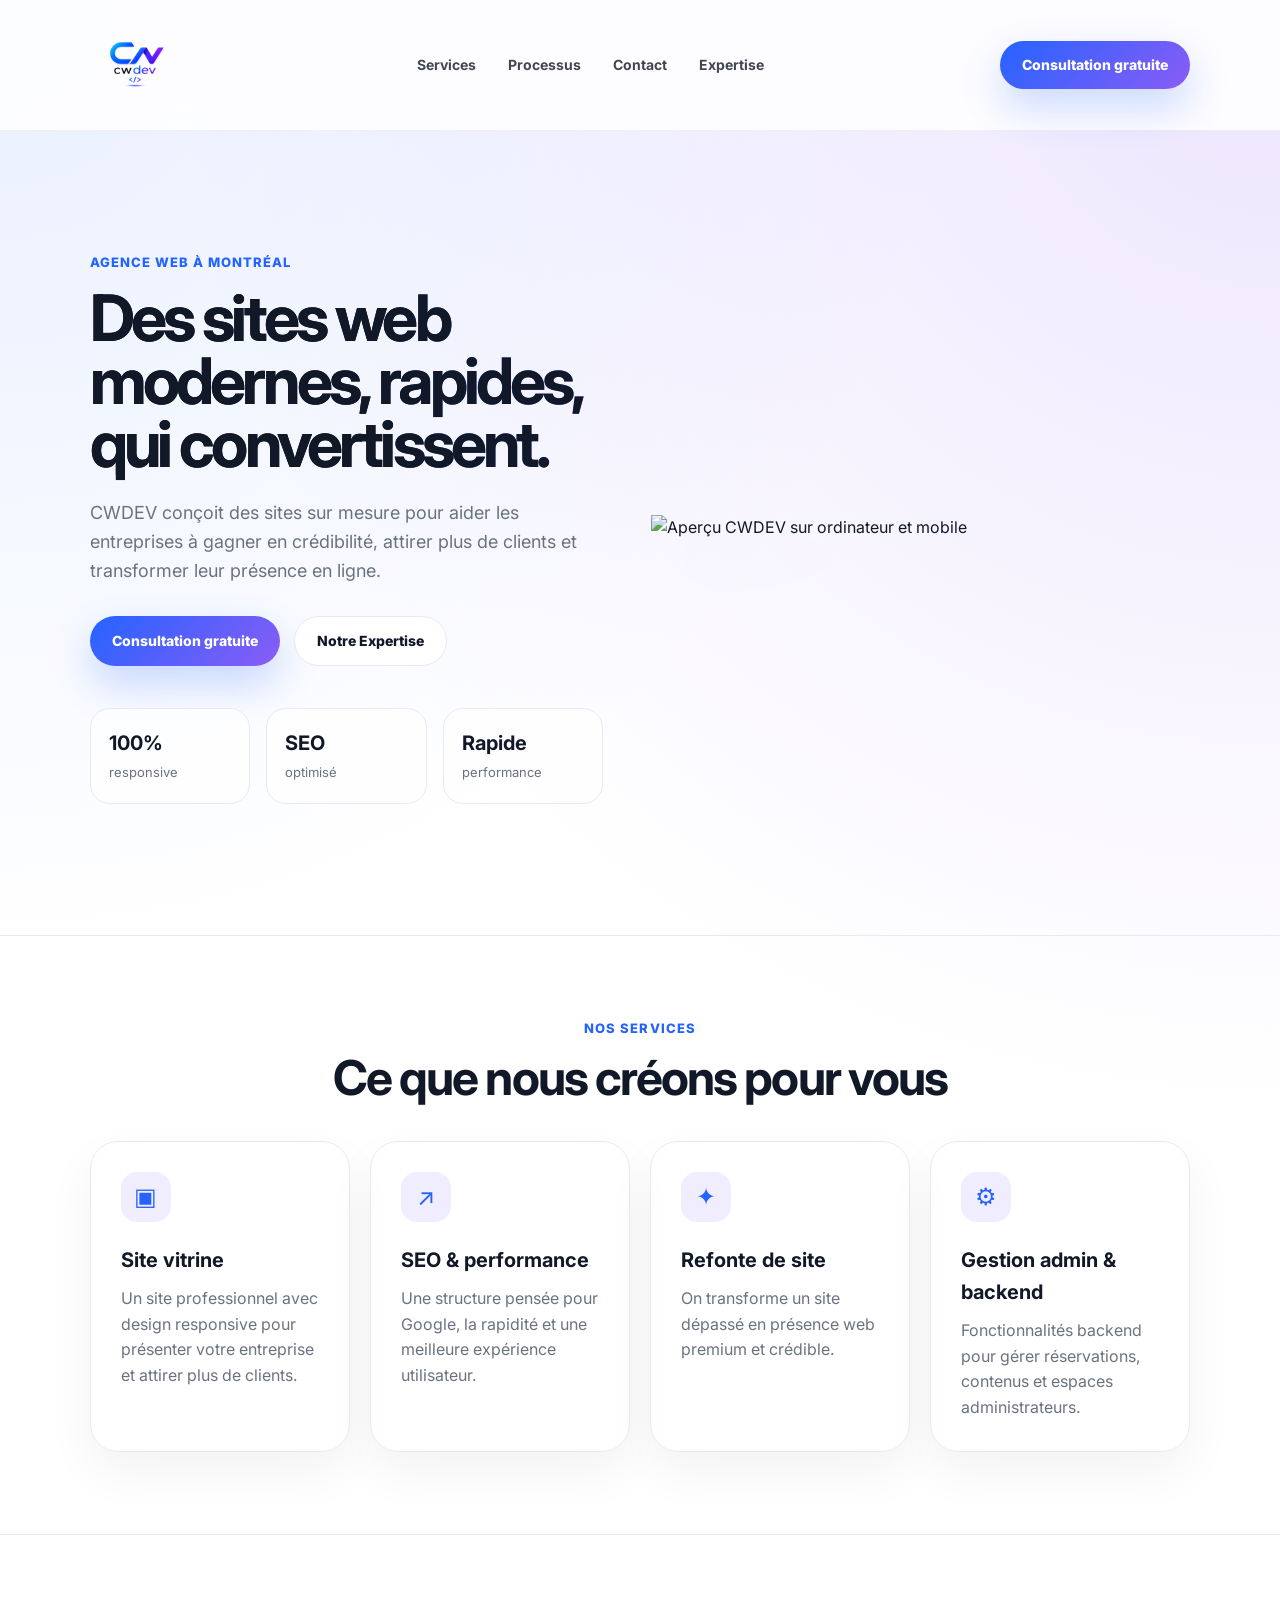
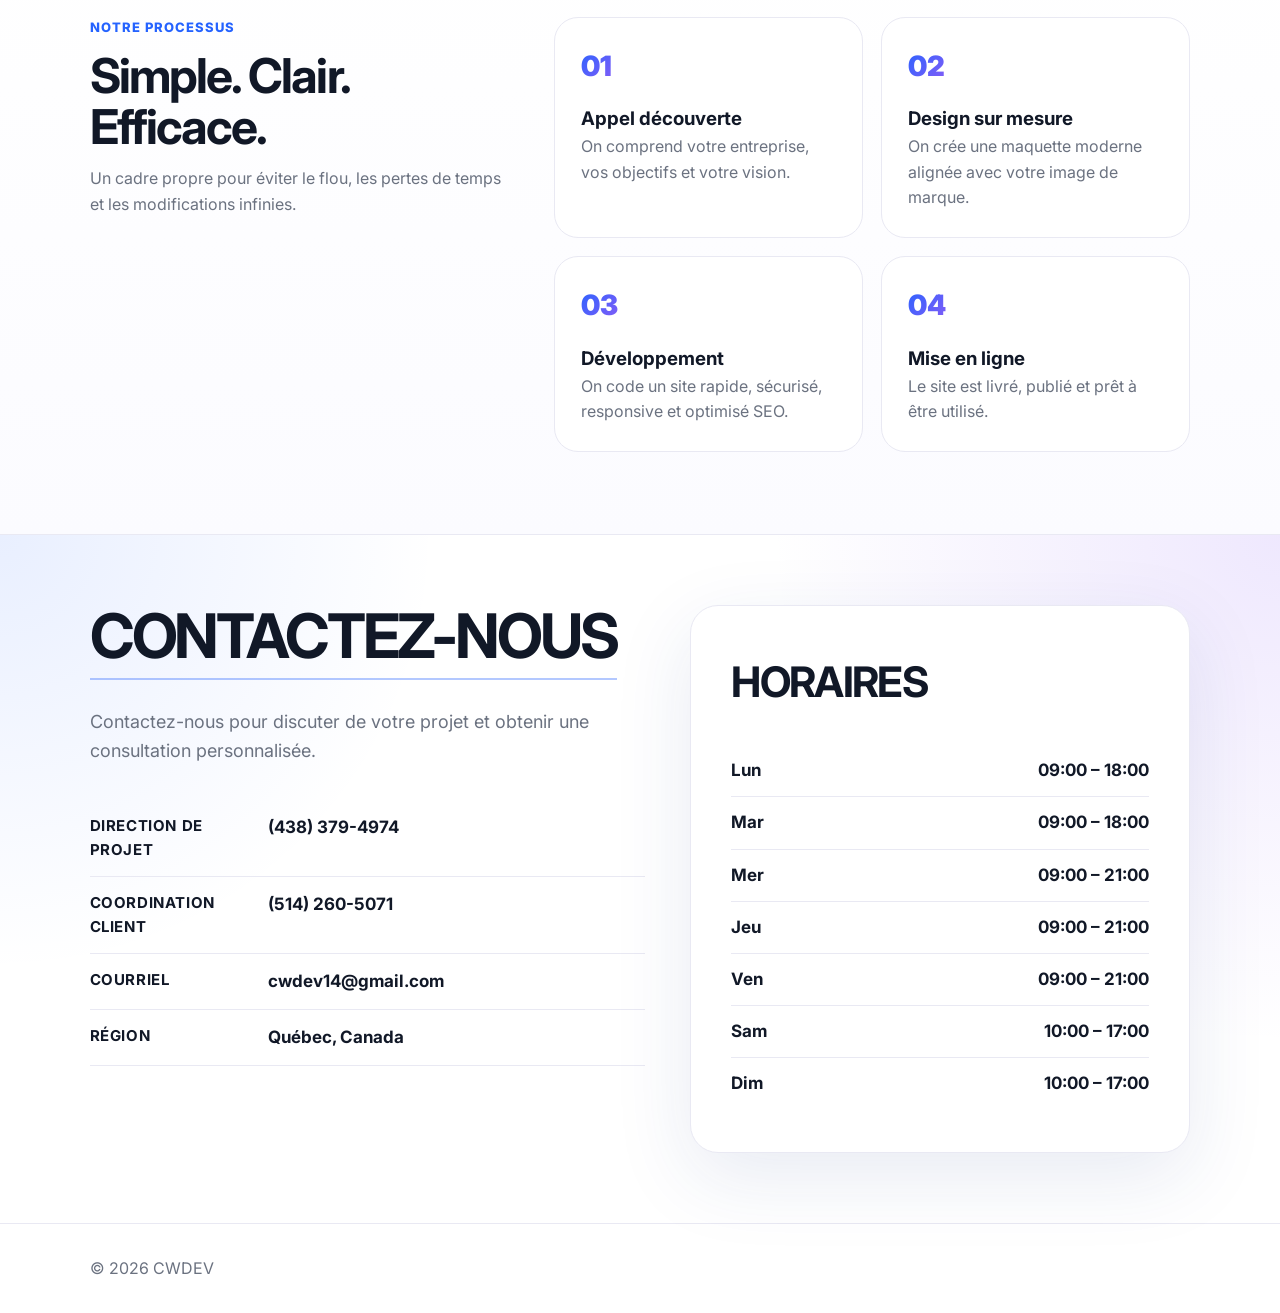
==== index.html @ f73caafc "expertise" ====
<!DOCTYPE html>
<html lang="fr">
<head>
  <meta charset="UTF-8" />
  <meta name="viewport" content="width=device-width, initial-scale=1.0" />
  <title>CWDEV — Sites web sur mesure</title>
  <meta name="description" content="CWDEV crée des sites web modernes, rapides, responsives et optimisés SEO pour les entreprises au Québec." />
  <link rel="stylesheet" href="style.css" />
</head>
<body>
  <header class="header">
    <a href="#" class="brand" aria-label="CWDEV accueil">
      <img src="assets/logo.png" alt="Logo CWDEV" />
    </a>

    <nav class="nav">
      <a href="#services">Services</a>
      <a href="#processus">Processus</a>
      <a href="#contact">Contact</a>
      <a href="expertise.html">Expertise</a>

    </nav>

    <a href="contact.html" class="btn btn-primary">Consultation gratuite</a>
  </header>

  <main>
    <section class="hero">
      <div class="hero-content">
        <p class="eyebrow">Agence web à Montréal</p>
        <h1>Des sites web modernes, rapides, qui convertissent.</h1>
        <p class="hero-text">
          CWDEV conçoit des sites sur mesure pour aider les entreprises à gagner en crédibilité,
          attirer plus de clients et transformer leur présence en ligne.
        </p>

        <div class="hero-actions">
          <a href="contact.html" class="btn btn-primary">Consultation gratuite</a>
          <a href="#resultats" class="btn btn-light">Notre Expertise</a>
        </div>

        <div class="stats">
          <div>
            <strong>100%</strong>
            <span>responsive</span>
          </div>
          <div>
            <strong>SEO</strong>
            <span>optimisé</span>
          </div>
          <div>
            <strong>Rapide</strong>
            <span>performance</span>
          </div>
        </div>
      </div>

     
      <div class="hero-image">
        <img src="assets/cwdev.png" alt="Aperçu CWDEV sur ordinateur et mobile">
      </div>
    </section>

    <section id="services" class="section">
      <div class="section-heading">
        <p class="eyebrow">Nos services</p>
        <h2>Ce que nous créons pour vous</h2>
      </div>

      <div class="cards">
        <article class="card">
          <span class="icon">▣</span>
          <h3>Site vitrine</h3>
          <p>Un site professionnel avec design responsive pour présenter votre entreprise et attirer plus de clients.</p>
        </article>

        <article class="card">
          <span class="icon">↗</span>
          <h3>SEO & performance</h3>
          <p>Une structure pensée pour Google, la rapidité et une meilleure expérience utilisateur.</p>
        </article>

        <article class="card">
          <span class="icon">✦</span>
          <h3>Refonte de site</h3>
          <p>On transforme un site dépassé en présence web premium et crédible.</p>
        </article>

        <article class="card">
          <span class="icon">⚙</span>
          <h3>Gestion admin & backend</h3>
          <p>
            Fonctionnalités backend pour gérer réservations, contenus et espaces administrateurs.
          </p>
        </article>
      </div>
    </section>

    <section id="processus" class="section process-section">
      <div class="section-heading left">
        <p class="eyebrow">Notre processus</p>
        <h2>Simple. Clair. Efficace.</h2>
        <p>Un cadre propre pour éviter le flou, les pertes de temps et les modifications infinies.</p>
      </div>

      <div class="process">
        <div class="step">
          <span>01</span>
          <h3>Appel découverte</h3>
          <p>On comprend votre entreprise, vos objectifs et votre vision.</p>
        </div>
        <div class="step">
          <span>02</span>
          <h3>Design sur mesure</h3>
          <p>On crée une maquette moderne alignée avec votre image de marque.</p>
        </div>
        <div class="step">
          <span>03</span>
          <h3>Développement</h3>
          <p>On code un site rapide, sécurisé, responsive et optimisé SEO.</p>
        </div>
        <div class="step">
          <span>04</span>
          <h3>Mise en ligne</h3>
          <p>Le site est livré, publié et prêt à être utilisé.</p>
        </div>
      </div>
    </section>

    <section id="contact" class="contact-home">
      <div class="contact-left">
        <h2>Contactez-nous</h2>
  
        <p class="contact-sub-text">
          Contactez-nous pour discuter de votre projet et obtenir une consultation personnalisée.
        </p>
    
        <div class="contact-list">
          <div>
            <strong>Direction de projet</strong>
            <a href="tel:+14383794974">(438) 379-4974</a>
          </div>
        
          <div>
            <strong>Coordination client</strong>
            <a href="tel:+1XXXXXXXXXX">(514) 260-5071</a>
          </div>
    
          <div>
            <strong>Courriel</strong>
            <a href="mailto:cwdev14@gmail.com">cwdev14@gmail.com</a>
          </div>
    
          <div>
            <strong>Région</strong>
            <p>Québec, Canada</p>
          </div>
        </div>
      </div>
    
      <div class="hours-card">
        <h3>Horaires</h3>
    
        <div class="hours-row">
          <span>Lun</span>
          <p>09:00 – 18:00</p>
        </div>
    
        <div class="hours-row">
          <span>Mar</span>
          <p>09:00 – 18:00</p>
        </div>
    
        <div class="hours-row">
          <span>Mer</span>
          <p>09:00 – 21:00</p>
        </div>
    
        <div class="hours-row">
          <span>Jeu</span>
          <p>09:00 – 21:00</p>
        </div>
    
        <div class="hours-row">
          <span>Ven</span>
          <p>09:00 – 21:00</p>
        </div>
    
        <div class="hours-row">
          <span>Sam</span>
          <p>10:00 – 17:00</p>
        </div>
    
        <div class="hours-row">
          <span>Dim</span>
          <p>10:00 – 17:00</p>
        </div>
      </div>
    </section>
  </main>

  <footer class="footer">
    <p>© 2026 CWDEV</p>
  </footer>
</body>
</html>
---- style.css ----
@import url('https://fonts.googleapis.com/css2?family=Inter:wght@400;500;600;700;800&display=swap');

:root{
  --blue:#2563ff;
  --purple:#8b5cf6;
  --dark:#0b0b12;
  --text:#111827;
  --muted:#6b7280;
  --line:#e9e9f3;
  --soft:#f7f7ff;
}

*{
  margin:0;
  padding:0;
  box-sizing:border-box;
}

html{
  scroll-behavior:smooth;
}

body{
  font-family:'Inter', Arial, sans-serif;
  color:var(--text);
  background:
    radial-gradient(circle at top right, rgba(139,92,246,.16), transparent 35%),
    radial-gradient(circle at top left, rgba(37,99,255,.10), transparent 30%),
    #fff;
  line-height:1.6;
}

a{
  color:inherit;
  text-decoration:none;
}

.header{
  width:100%;
  padding:20px 7%;
  display:flex;
  justify-content:space-between;
  align-items:center;
  position:sticky;
  top:0;
  z-index:20;
  background:rgba(255,255,255,.86);
  backdrop-filter:blur(18px);
  border-bottom:1px solid rgba(233,233,243,.7);
}

.brand img{
  height:90px;
  width:auto;
  display:block;
}

.nav{
  display:flex;
  gap:32px;
  font-size:14px;
  font-weight:700;
}

.nav a{
  opacity:.8;
}

.nav a:hover{
  opacity:1;
  color:var(--blue);
}

.btn{
  display:inline-flex;
  align-items:center;
  justify-content:center;
  border-radius:999px;
  padding:13px 22px;
  font-size:14px;
  font-weight:800;
  transition:.25s ease;
}

.btn-primary{
  color:#fff;
  background:linear-gradient(135deg,var(--blue),var(--purple));
  box-shadow:0 18px 40px rgba(37,99,255,.24);
}

.btn-primary:hover{
  transform:translateY(-2px);
  box-shadow:0 22px 50px rgba(37,99,255,.32);
}

.btn-outline{
  border:1px solid rgba(37,99,255,.35);
  color:var(--blue);
}

.btn-light{
  background:#fff;
  border:1px solid var(--line);
}

.hero{
  min-height:calc(100vh - 96px);
  padding:70px 7% 80px;
  display:grid;
  grid-template-columns:1fr 1.05fr;
  gap:48px;
  align-items:center;
}

.eyebrow{
  color:var(--blue);
  text-transform:uppercase;
  font-weight:800;
  letter-spacing:.08em;
  font-size:13px;
  margin-bottom:14px;
}

.hero h1{
  font-size:clamp(42px,5vw,76px);
  line-height:.98;
  letter-spacing:-.06em;
  max-width:720px;
  margin-bottom:24px;
}

.hero h1::after,
.section-heading h2 span{
  background:linear-gradient(135deg,var(--blue),var(--purple));
}

.hero h1::selection,
.hero h1 span::selection{
  background:#dbeafe;
}

.hero h1{
  background:linear-gradient(90deg,#09090f 0%,#09090f 58%,var(--blue) 74%,var(--purple) 100%);
  -webkit-background-clip:text;
  background-clip:text;
}

.hero-text{
  max-width:560px;
  color:var(--muted);
  font-size:18px;
  margin-bottom:30px;
}

.hero-actions{
  display:flex;
  gap:14px;
  flex-wrap:wrap;
  margin-bottom:42px;
}

.stats{
  display:grid;
  grid-template-columns:repeat(3,1fr);
  max-width:560px;
  gap:16px;
}

.stats div{
  padding:18px;
  background:rgba(255,255,255,.7);
  border:1px solid var(--line);
  border-radius:20px;
}

.stats strong{
  display:block;
  font-size:20px;
}

.stats span{
  color:var(--muted);
  font-size:13px;
}

.hero-visual{
  position:relative;
  min-height:530px;
}

.device.desktop{
  position:absolute;
  right:0;
  top:20px;
  width:90%;
  max-width:650px;
  height:410px;
  background:#111;
  border:10px solid #1a1a24;
  border-radius:28px;
  box-shadow:0 35px 80px rgba(12,14,30,.28);
  overflow:hidden;
}

.device-top{
  position:absolute;
  top:0;
  left:0;
  right:0;
  height:22px;
  background:#20202b;
}

.screen{
  height:100%;
  padding:64px 48px;
  color:#fff;
  background:
    radial-gradient(circle at 72% 20%, rgba(139,92,246,.55), transparent 35%),
    linear-gradient(135deg,#08080d,#19112d 60%,#20105b);
}

.screen img{
  width:110px;
  height:auto;
  object-fit:contain;
  margin-bottom:36px;
  filter:drop-shadow(0 10px 22px rgba(0,0,0,.25));
}

.screen h2{
  font-size:43px;
  line-height:1.05;
  letter-spacing:-.04em;
  margin-bottom:16px;
}

.screen h2 span{
  color:#a78bfa;
}

.screen p{
  color:#d7d7e6;
}

.device.phone{
  position:absolute;
  right:0;
  bottom:25px;
  width:190px;
  height:360px;
  background:#0b0b12;
  border:8px solid #20202b;
  border-radius:38px;
  box-shadow:0 25px 60px rgba(12,14,30,.25);
  overflow:hidden;
}

.phone-screen{
  height:100%;
  padding:34px 20px;
  color:#fff;
  background:
    radial-gradient(circle at top, rgba(37,99,255,.35), transparent 40%),
    #09090f;
}

.phone-screen img{
  width:72px;
  margin-bottom:80px;
}

.phone-screen h3{
  font-size:24px;
  line-height:1.05;
}

.phone-screen span{
  color:#8b5cf6;
}

.section{
  padding:82px 7%;
  border-top:1px solid var(--line);
}

.section-heading{
  text-align:center;
  max-width:760px;
  margin:0 auto 38px;
}

.section-heading.left{
  text-align:left;
  margin:0 0 36px;
}

.section h2,
.cta-box h2{
  font-size:clamp(32px,4vw,48px);
  line-height:1.05;
  letter-spacing:-.04em;
}

.section-heading p:not(.eyebrow){
  color:var(--muted);
  max-width:540px;
  margin-top:14px;
}

.cards{
  display:grid;
  grid-template-columns:repeat(4,1fr);
  gap:20px;
}

.card{
  background:rgba(255,255,255,.72);
  border:1px solid var(--line);
  border-radius:28px;
  padding:30px;
  box-shadow:0 20px 50px rgba(17,24,39,.05);
  transition:.25s ease;
}

.card:hover{
  transform:translateY(-5px);
  border-color:rgba(37,99,255,.25);
}

.icon{
  display:inline-flex;
  width:50px;
  height:50px;
  align-items:center;
  justify-content:center;
  border-radius:16px;
  background:#f0edff;
  color:var(--blue);
  font-size:24px;
  margin-bottom:22px;
}

.card h3{
  margin-bottom:10px;
  font-size:20px;
}

.card p,
.step p,
.results p,
.cta-box p{
  color:var(--muted);
}

.process-section{
  display:grid;
  grid-template-columns:.8fr 1.2fr;
  gap:40px;
  align-items:start;
  background:linear-gradient(180deg,#fff,#fbfbff);
}

.process{
  display:grid;
  grid-template-columns:repeat(2,1fr);
  gap:18px;
}

.step{
  background:#fff;
  border:1px solid var(--line);
  border-radius:24px;
  padding:26px;
}

.step span{
  display:inline-block;
  font-size:28px;
  font-weight:900;
  background:linear-gradient(135deg,var(--blue),var(--purple));
  -webkit-background-clip:text;
  background-clip:text;
  color:transparent;
  margin-bottom:16px;
}

.results{
  display:grid;
  grid-template-columns:.75fr 1.25fr;
  gap:40px;
  align-items:center;
}

.result-card{
  display:grid;
  grid-template-columns:1fr auto 1fr;
  gap:18px;
  align-items:center;
  background:#fff;
  border:1px solid var(--line);
  border-radius:30px;
  padding:28px;
  box-shadow:0 20px 60px rgba(37,99,255,.10);
}

.result-card div:not(.arrow){
  padding:26px;
  border-radius:24px;
  background:var(--soft);
}

.result-card span{
  display:block;
  color:var(--muted);
  text-transform:uppercase;
  font-size:12px;
  font-weight:800;
  letter-spacing:.07em;
}

.result-card strong{
  display:block;
  font-size:64px;
  line-height:1;
  margin:12px 0;
}

.result-card div:last-child strong{
  color:var(--blue);
}

.arrow{
  font-size:34px;
  color:var(--purple);
  font-weight:900;
}

.cta-section{
  padding:70px 7%;
}

.cta-box{
  text-align:center;
  color:#fff;
  border-radius:34px;
  padding:70px 24px;
  background:
    radial-gradient(circle at top right, rgba(139,92,246,.8), transparent 35%),
    linear-gradient(135deg,#08080d,#111827);
  box-shadow:0 30px 90px rgba(17,24,39,.16);
}

.cta-box p{
  color:#d7d7e6;
  margin:14px auto 26px;
  max-width:620px;
}

.footer{
  padding:32px 7%;
  display:flex;
  justify-content:space-between;
  align-items:center;
  border-top:1px solid var(--line);
  color:var(--muted);
}

.footer img{
  height:46px;
  width:auto;
}

@media(max-width:1100px){
  .cards{
    grid-template-columns:repeat(2,1fr);
  }

  .hero{
    grid-template-columns:1fr;
  }

  .hero-visual{
    min-height:480px;
  }

  .device.desktop{
    left:0;
  }

  .process-section,
  .results{
    grid-template-columns:1fr;
  }
}

@media(max-width:760px){
  .header{
    padding:16px 5%;
  }

  .brand img{
    height:44px;
  }

  .nav{
    display:none;
  }

  .btn-outline{
    padding:11px 15px;
    font-size:12px;
  }

  .hero{
    padding:48px 5% 60px;
  }

  .hero-actions,
  .stats{
    grid-template-columns:1fr;
  }

  .hero-visual{
    min-height:410px;
  }

  .device.desktop{
    width:100%;
    height:330px;
  }

  .screen{
    padding:48px 28px;
  }

  .screen h2{
    font-size:31px;
  }

  .device.phone{
    width:150px;
    height:285px;
    right:10px;
  }

  .cards,
  .process,
  .result-card{
    grid-template-columns:1fr;
  }

  .arrow{
    text-align:center;
    transform:rotate(90deg);
  }

  .section,
  .cta-section{
    padding:60px 5%;
  }

  .footer{
    flex-direction:column;
    gap:12px;
    text-align:center;
  }
}
.hero-image{
  display:flex;
  justify-content:flex-end;
  align-items:center;
}

.hero-image img{
  width:100%;
  max-width:2000px;
  height:auto;
  display:block;
  filter:drop-shadow(0 30px 70px rgba(15,23,42,.12));
}

@media(max-width:1100px){
  .hero-image{
    justify-content:center;
  }

  .hero-image img{
    max-width:620px;
  }
}

@media(max-width:760px){
  .hero-image img{
    max-width:100%;
  }
}

/* section contact */
.contact-home{
  padding:70px 7%;
  background:
    radial-gradient(circle at top right, rgba(139,92,246,.14), transparent 35%),
    radial-gradient(circle at top left, rgba(37,99,255,.10), transparent 30%),
    #fff;
  color:var(--text);
  display:grid;
  grid-template-columns:1fr .9fr;
  gap:45px;
  align-items:start;
  border-top:1px solid var(--line);
}

.contact-left h2{
  font-size:clamp(38px,4.8vw,64px);
  line-height:1;
  text-transform:uppercase;
  letter-spacing:-.05em;
  margin-bottom:28px;
  border-bottom:2px solid rgba(37,99,255,.35);
  display:inline-block;
  padding-bottom:12px;
}

.contact-main-text{
  font-size:clamp(24px,2.6vw,36px);
  line-height:1.32;
  font-weight:800;
  max-width:680px;
  margin-bottom:26px;
}

.contact-sub-text{
  color:var(--muted);
  font-size:18px;
  max-width:650px;
  margin-bottom:34px;
}

.contact-list{
  max-width:680px;
}

.contact-list div{
  display:grid;
  grid-template-columns:160px 1fr;
  gap:18px;
  padding:14px 0;
  border-bottom:1px solid var(--line);
}

.contact-list strong{
  text-transform:uppercase;
  letter-spacing:.04em;
  font-size:15px;
}

.contact-list a,
.contact-list p{
  color:var(--text);
  font-weight:700;
  font-size:17px;
}

.hours-card{
  background:#fff;
  border:1px solid var(--line);
  border-radius:28px;
  padding:42px 40px;
  box-shadow:0 24px 80px rgba(30,60,140,.10);
}

.hours-card h3{
  font-size:clamp(30px,3.3vw,42px);
  text-transform:uppercase;
  margin-bottom:30px;
  letter-spacing:-.04em;
}

.hours-row{
  display:flex;
  justify-content:space-between;
  gap:20px;
  padding:12px 0;
  border-bottom:1px solid var(--line);
  font-size:17px;
  font-weight:700;
}

.hours-row:last-child{
  border-bottom:none;
}

html{
  scroll-behavior: smooth;
  scroll-padding-top: 130px;
}
@media(max-width:768px){
  .contact-home{
    grid-template-columns:1fr;
    gap:28px;
    padding:55px 5%;
  }

  .contact-left h2{
    font-size:32px;
    line-height:1.05;
    margin-bottom:24px;
    padding-bottom:8px;
  }

  .contact-main-text{
    font-size:21px;
    line-height:1.35;
    margin-bottom:22px;
  }

  .contact-sub-text{
    font-size:15px;
    line-height:1.6;
    margin-bottom:28px;
  }

  .contact-list div{
    grid-template-columns:1fr;
    gap:6px;
    padding:14px 0;
  }

  .contact-list strong{
    font-size:12px;
  }

  .contact-list a,
  .contact-list p{
    font-size:15px;
    word-break:break-word;
  }

  .hours-card{
    width:100%;
    padding:28px 22px;
    border-radius:24px;
  }

  .hours-card h3{
    font-size:28px;
    margin-bottom:22px;
  }

  .hours-row{
    font-size:14px;
    padding:11px 0;
    align-items:center;
  }

  .hours-row p{
    text-align:right;
  }
}

/* Formulaire */

.contact-page{
  max-width:1200px;
  margin:0 auto;
  padding:80px 40px;
}

.contact-hero{
  max-width:760px;
  margin:0 auto 50px;
  text-align:center;
}

.contact-hero h1{
  font-size:clamp(48px,6vw,86px);
  line-height:.95;
  margin:12px 0 20px;
  letter-spacing:-.06em;
}

.contact-hero p{
  max-width:760px;
  margin:0 auto;
  font-size:20px;
  color:#666;
  line-height:1.7;
}

.contact-section{
  max-width:900px;
  margin:0 auto;
}

.contact-form{
  display:grid;
  grid-template-columns:repeat(2,1fr);
  gap:22px;
  padding:36px;
  border-radius:32px;
  background:#fff;
  box-shadow:0 24px 80px rgba(30,60,140,.12);
  border:1px solid rgba(225,225,240,.8);
}

.form-group{
  display:flex;
  flex-direction:column;
  gap:8px;
}

.form-group.full{
  grid-column:1 / -1;
}

.form-group label{
  font-weight:700;
  color:#222;
}

.form-group input,
.form-group select,
.form-group textarea{
  width:100%;
  padding:15px 16px;
  border-radius:16px;
  border:1px solid #ddd;
  font:inherit;
  outline:none;
}

.form-group input:focus,
.form-group select:focus,
.form-group textarea:focus{
  border-color:#2563ff;
  box-shadow:0 0 0 4px rgba(37,99,255,.12);
}

.contact-form button{
  grid-column:1 / -1;
  justify-self:center;
  width:max-content;
  border:none;
  cursor:pointer;
}

@media(max-width:768px){
  .contact-page{
    padding:50px 6%;
  }

  .contact-form{
    grid-template-columns:1fr;
    padding:24px;
  }
}

/* Page Expertise */

.expertise-hero{
  padding:90px 7% 70px;
  text-align:center;
  max-width:980px;
  margin:0 auto;
}

.expertise-hero h1{
  font-size:clamp(42px,5vw,76px);
  line-height:.98;
  letter-spacing:-.06em;
  margin-bottom:24px;
  background:linear-gradient(90deg,#09090f 0%,#09090f 55%,var(--blue) 78%,var(--purple) 100%);
  -webkit-background-clip:text;
  background-clip:text;
  color:transparent;
}

.expertise-hero p:not(.eyebrow){
  max-width:680px;
  margin:0 auto;
  color:var(--muted);
  font-size:18px;
}

.expertise-blocks{
  padding:20px 7% 80px;
  display:flex;
  flex-direction:column;
  gap:32px;
}

.expertise-block{
  display:grid;
  grid-template-columns:1fr 1fr;
  gap:40px;
  align-items:center;
  background:rgba(255,255,255,.72);
  border:1px solid var(--line);
  border-radius:34px;
  padding:34px;
  box-shadow:0 24px 70px rgba(17,24,39,.06);
}

.expertise-block.reverse .expertise-text{
  order:2;
}

.expertise-block.reverse .expertise-image{
  order:1;
}

.expertise-text span{
  display:inline-block;
  font-size:34px;
  font-weight:900;
  background:linear-gradient(135deg,var(--blue),var(--purple));
  -webkit-background-clip:text;
  background-clip:text;
  color:transparent;
  margin-bottom:18px;
}

.expertise-text h2{
  font-size:clamp(30px,3.6vw,48px);
  line-height:1.05;
  letter-spacing:-.04em;
  margin-bottom:18px;
}

.expertise-text p{
  color:var(--muted);
  font-size:17px;
  max-width:520px;
}

.expertise-image{
  border-radius:10px;
  overflow:hidden;
  min-height:320px;
  background:var(--soft);
}

.expertise-image img{
  width:100%;
  height:100%;
  min-height:320px;
  display:block;
  object-fit:cover;
}

@media(max-width:900px){
  .expertise-block,
  .expertise-block.reverse{
    grid-template-columns:1fr;
  }

  .expertise-block.reverse .expertise-text,
  .expertise-block.reverse .expertise-image{
    order:initial;
  }

  .expertise-block{
    padding:24px;
  }

  .expertise-image,
  .expertise-image img{
    min-height:240px;
  }
}

@media(max-width:760px){
  .expertise-hero{
    padding:60px 5% 45px;
  }

  .expertise-blocks{
    padding:10px 5% 60px;
  }
}

.expertise-text p{
  color:var(--muted);
  font-size:17px;
  max-width:620px;
  line-height:1.8;
}
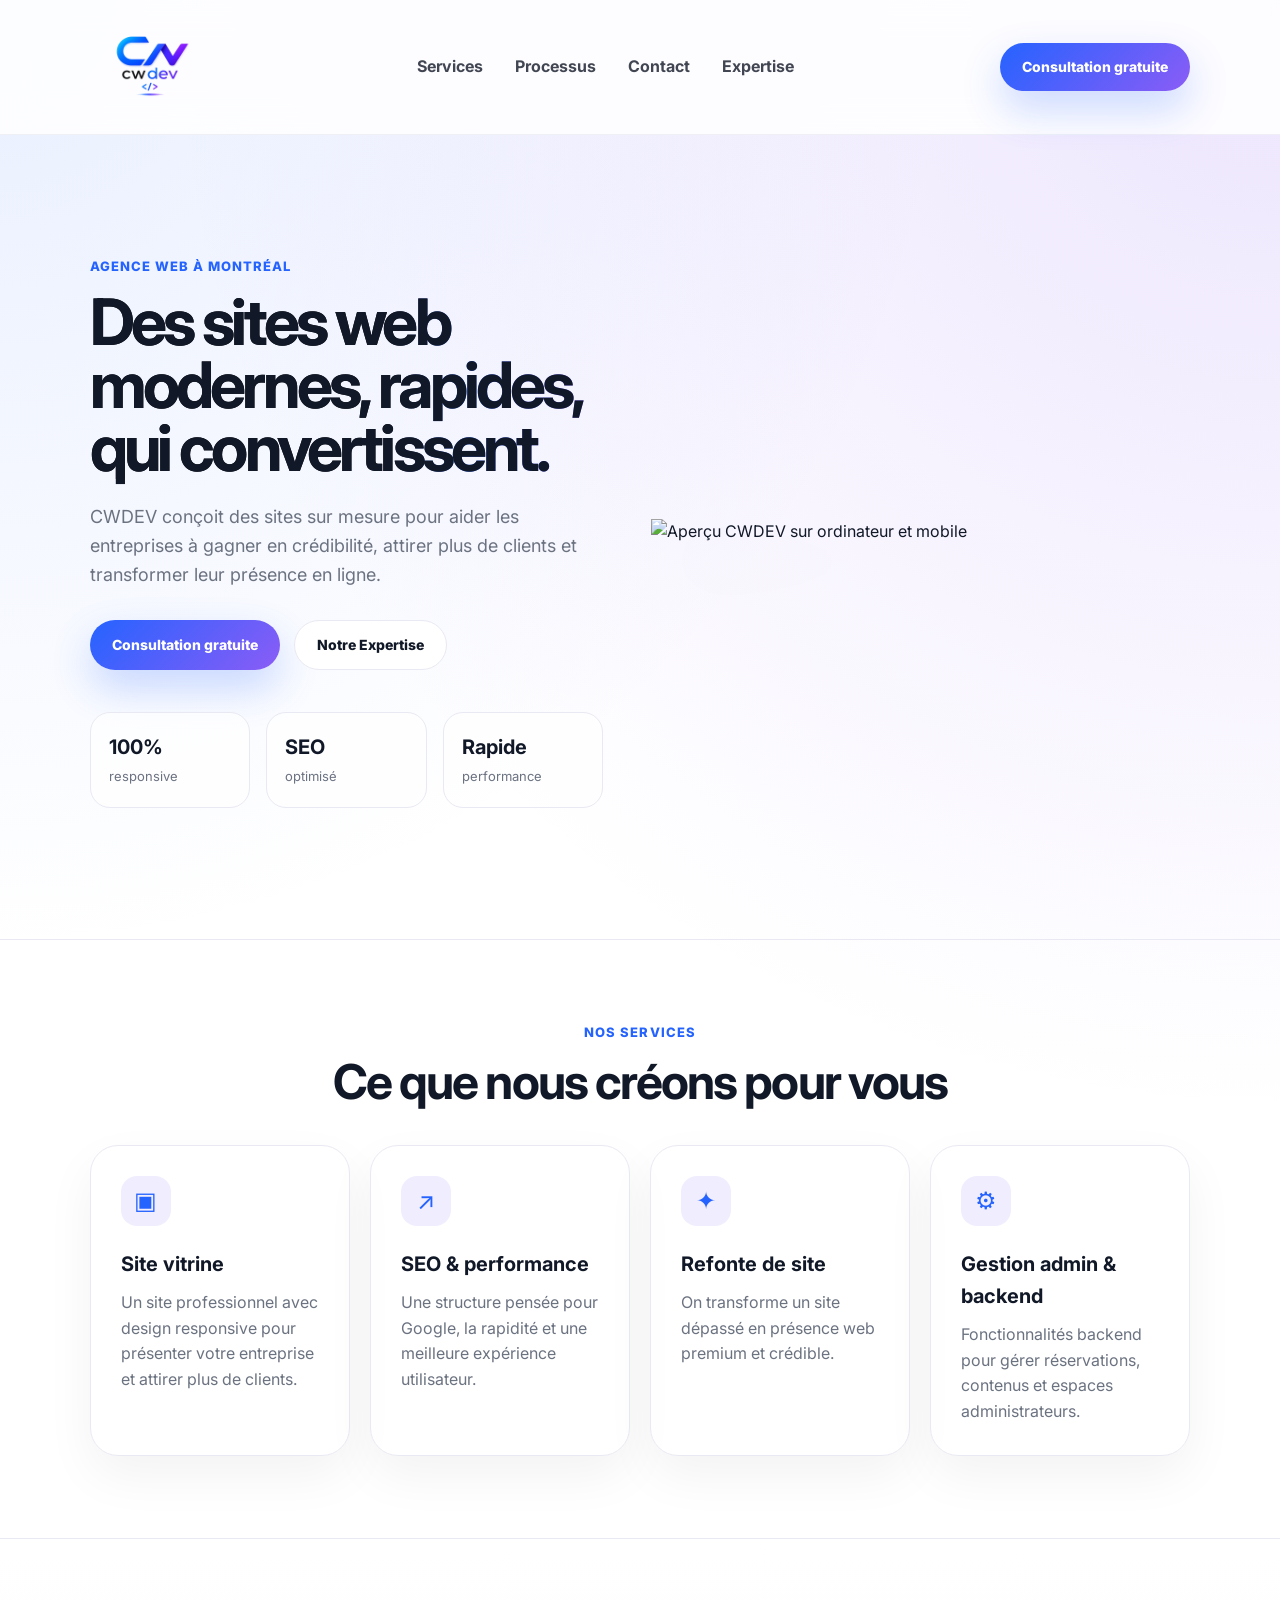
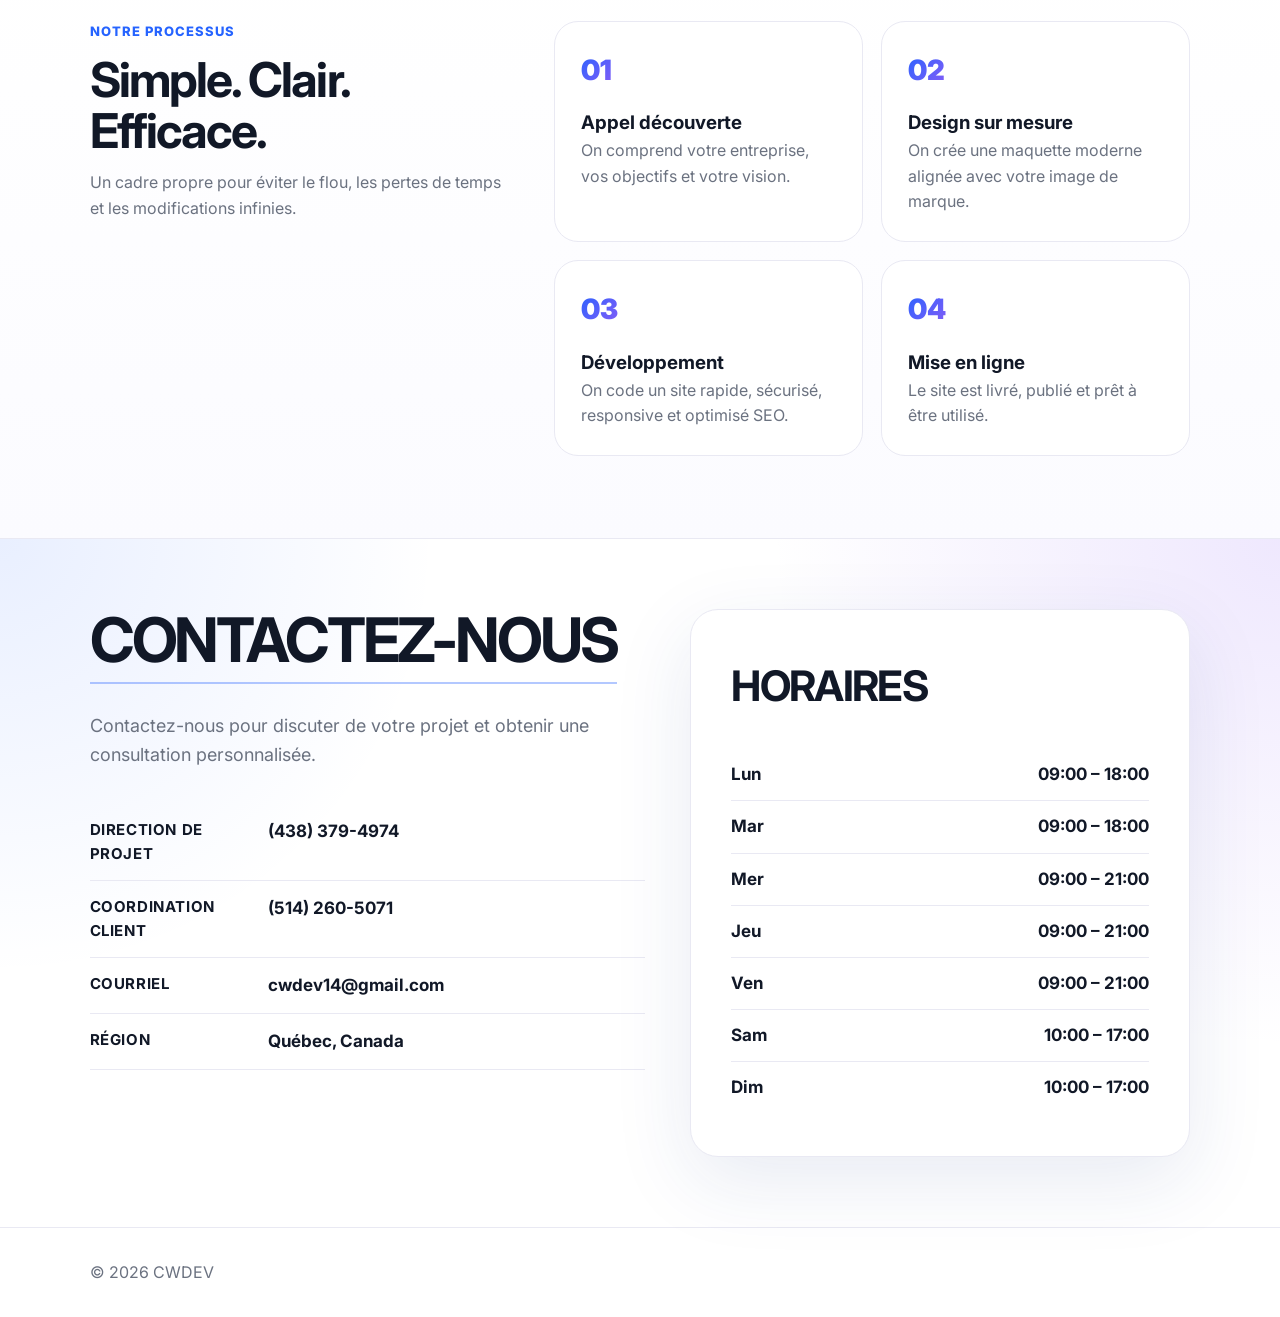
==== commit a07aa91d: "mobile" ====
--- a/index.html
+++ b/index.html
@@ -36,7 +36,7 @@
 
         <div class="hero-actions">
           <a href="contact.html" class="btn btn-primary">Consultation gratuite</a>
-          <a href="#resultats" class="btn btn-light">Notre Expertise</a>
+          <a href="expertise.html" class="btn btn-light">Notre Expertise</a>
         </div>
 
         <div class="stats">
--- a/style.css
+++ b/style.css
@@ -37,7 +37,7 @@
 
 .header{
   width:100%;
-  padding:20px 7%;
+  padding : 7px 7%;
   display:flex;
   justify-content:space-between;
   align-items:center;
@@ -50,7 +50,7 @@
 }
 
 .brand img{
-  height:90px;
+  height:120px;
   width:auto;
   display:block;
 }
@@ -58,7 +58,7 @@
 .nav{
   display:flex;
   gap:32px;
-  font-size:14px;
+  font-size:16px;
   font-weight:700;
 }
 
@@ -500,7 +500,7 @@
   }
 
   .brand img{
-    height:44px;
+    height:85px;
   }
 
   .nav{
@@ -514,10 +514,45 @@
 
   .hero{
     padding:48px 5% 60px;
-  }
-
-  .hero-actions,
+    display:flex;
+    flex-direction:column;
+  }
+
+  .hero-content{
+    display:contents;
+  }
+
+  .eyebrow{
+    order:1;
+  }
+
+  .hero h1{
+    order:2;
+  }
+
+  .hero-text{
+    order:3;
+  }
+
+  .hero-actions{
+    order:4;
+    grid-template-columns:1fr;
+  }
+
+  .hero-image{
+    order:5;
+    justify-content:center;
+    margin:25px 0 10px;
+  }
+
+  .hero-image img{
+    width:100%;
+    max-width:520px;
+  }
+
   .stats{
+    order:6;
+    width:100%;
     grid-template-columns:1fr;
   }
 
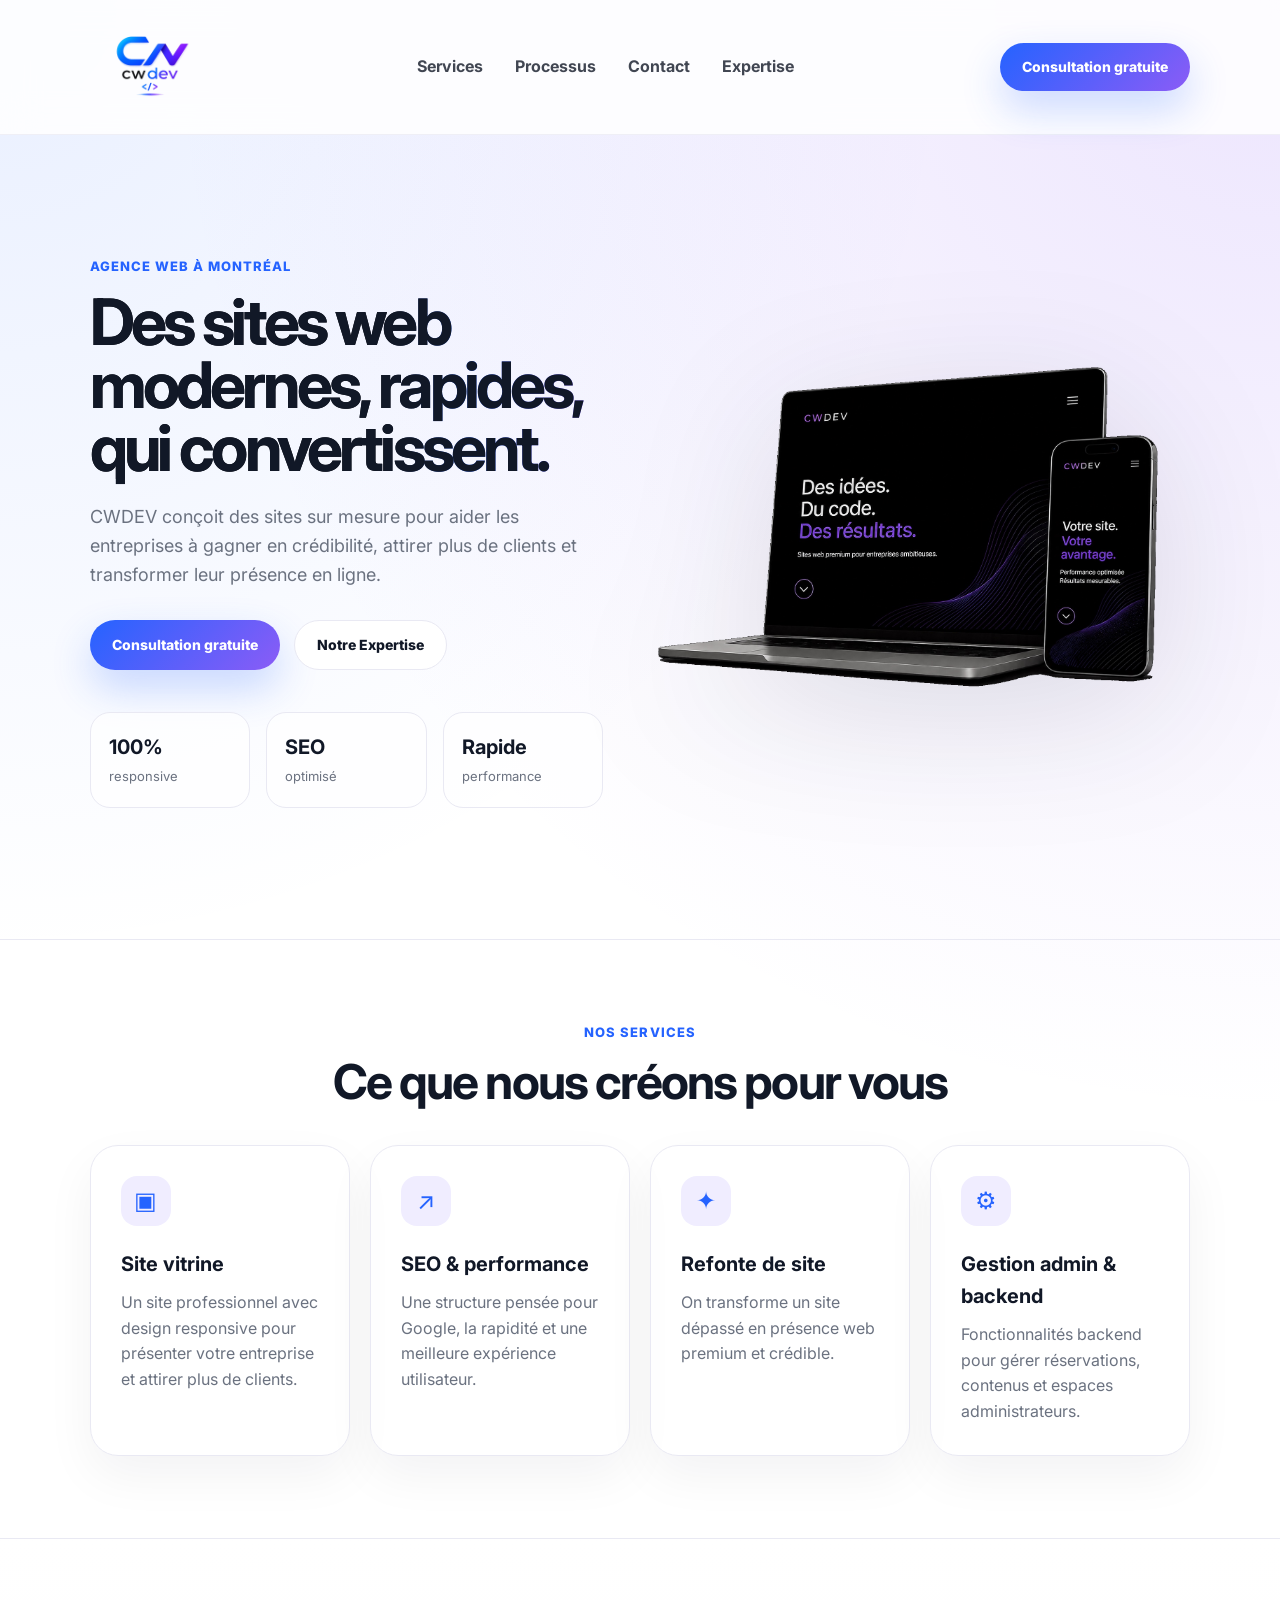
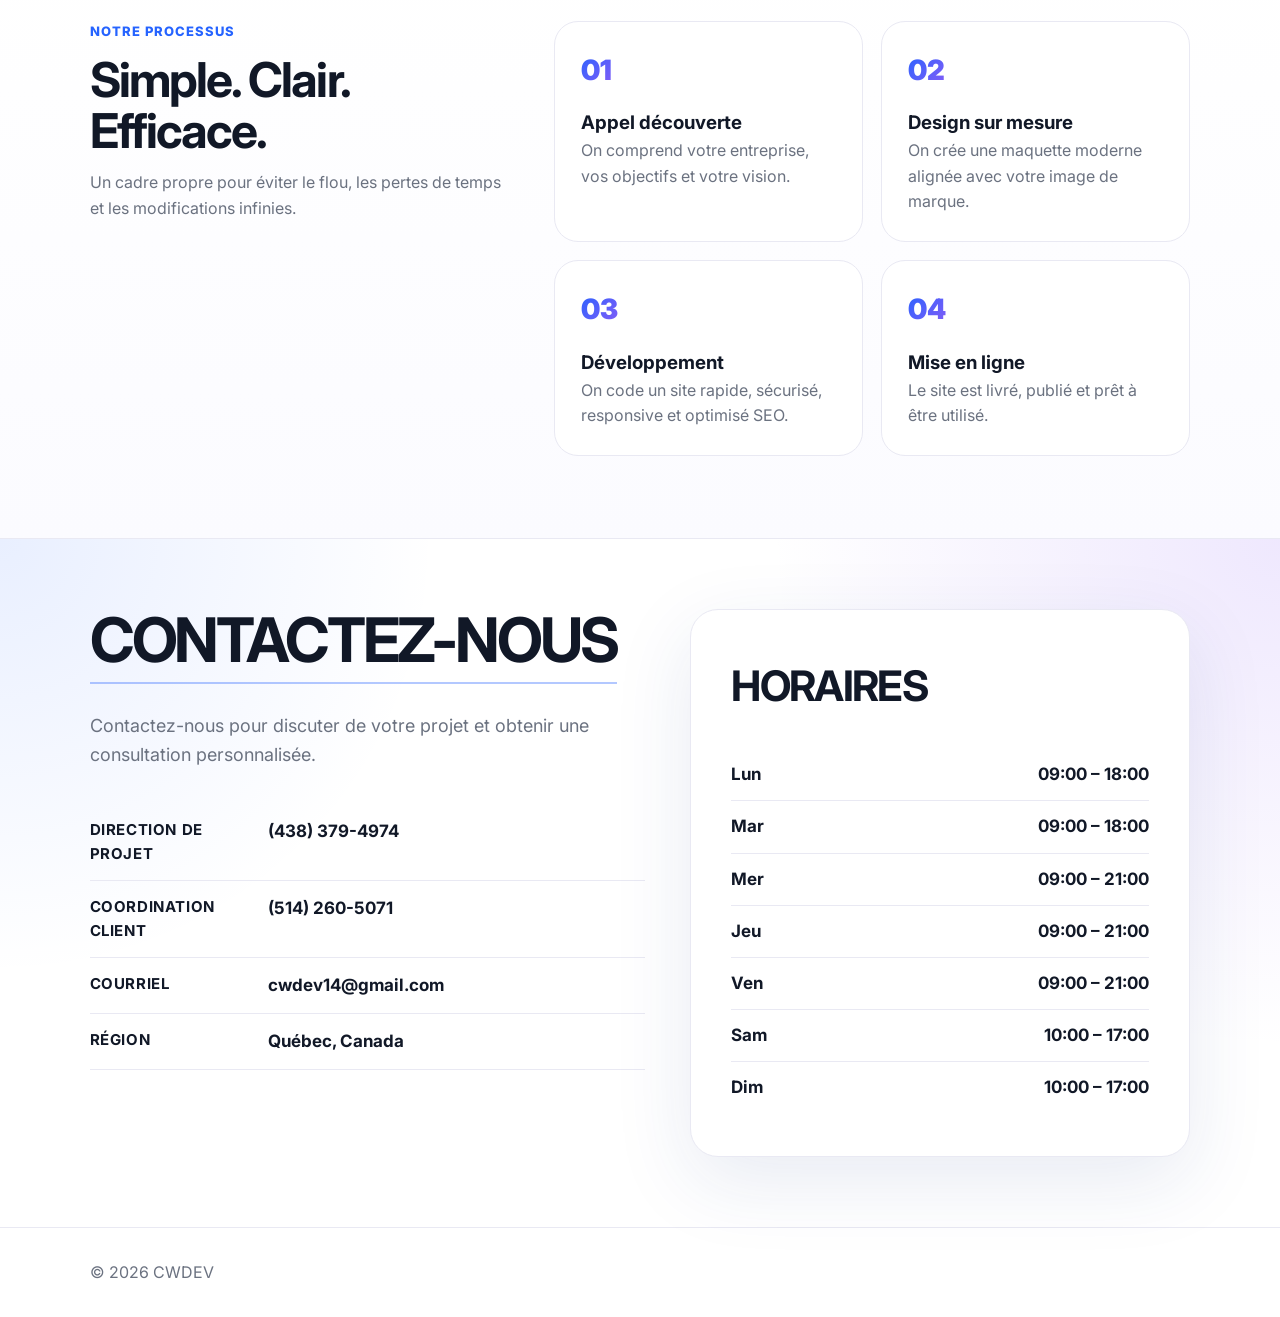
==== commit 9b73e2c8: "image accueuil aranger" ====
--- a/index.html
+++ b/index.html
@@ -9,18 +9,17 @@
 </head>
 <body>
   <header class="header">
-    <a href="#" class="brand" aria-label="CWDEV accueil">
+    <a href="index.html" class="brand" aria-label="CWDEV accueil">
       <img src="assets/logo.png" alt="Logo CWDEV" />
     </a>
-
+  
     <nav class="nav">
-      <a href="#services">Services</a>
-      <a href="#processus">Processus</a>
-      <a href="#contact">Contact</a>
+      <a href="index.html#services">Services</a>
+      <a href="index.html#processus">Processus</a>
+      <a href="contact.html">Contact</a>
       <a href="expertise.html">Expertise</a>
-
     </nav>
-
+  
     <a href="contact.html" class="btn btn-primary">Consultation gratuite</a>
   </header>
 
@@ -57,7 +56,7 @@
 
      
       <div class="hero-image">
-        <img src="assets/cwdev.png" alt="Aperçu CWDEV sur ordinateur et mobile">
+        <img src="assets/cwdevhero.png" alt="Aperçu CWDEV sur ordinateur et mobile">
       </div>
     </section>
 
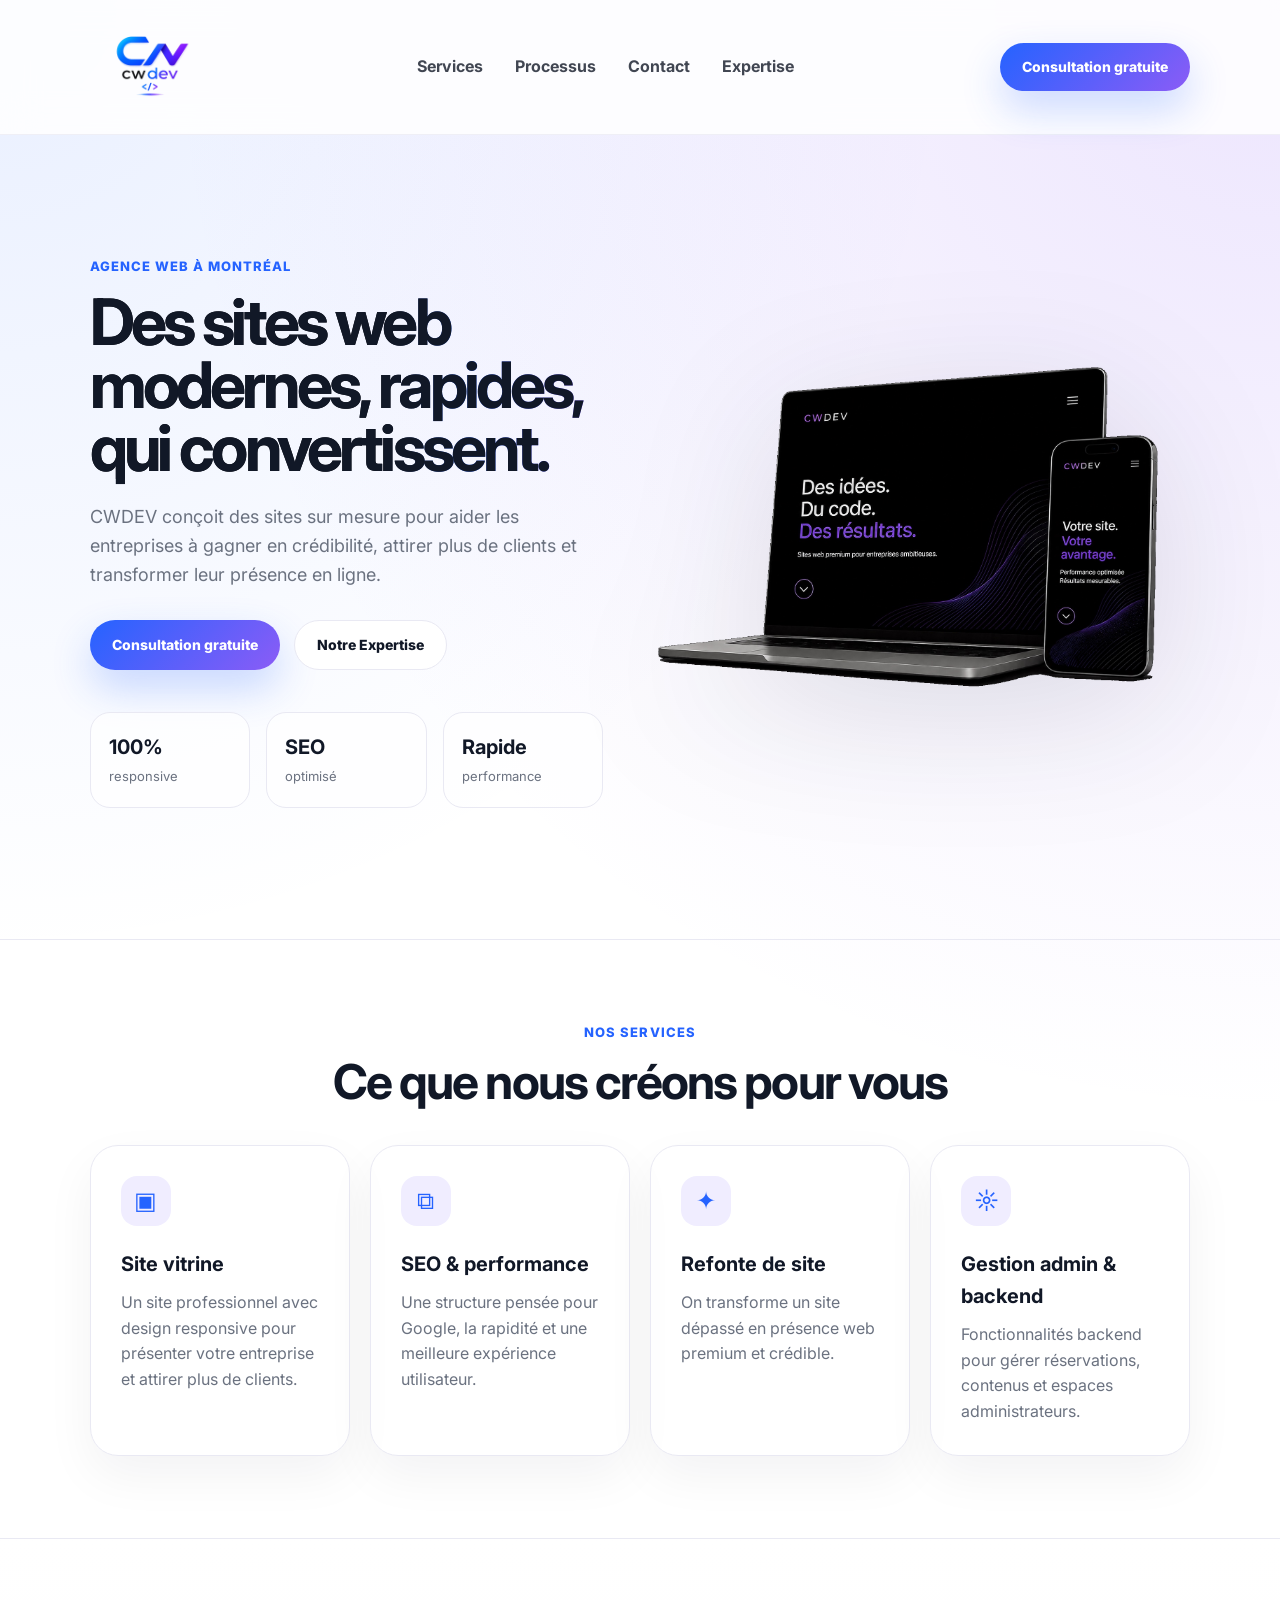
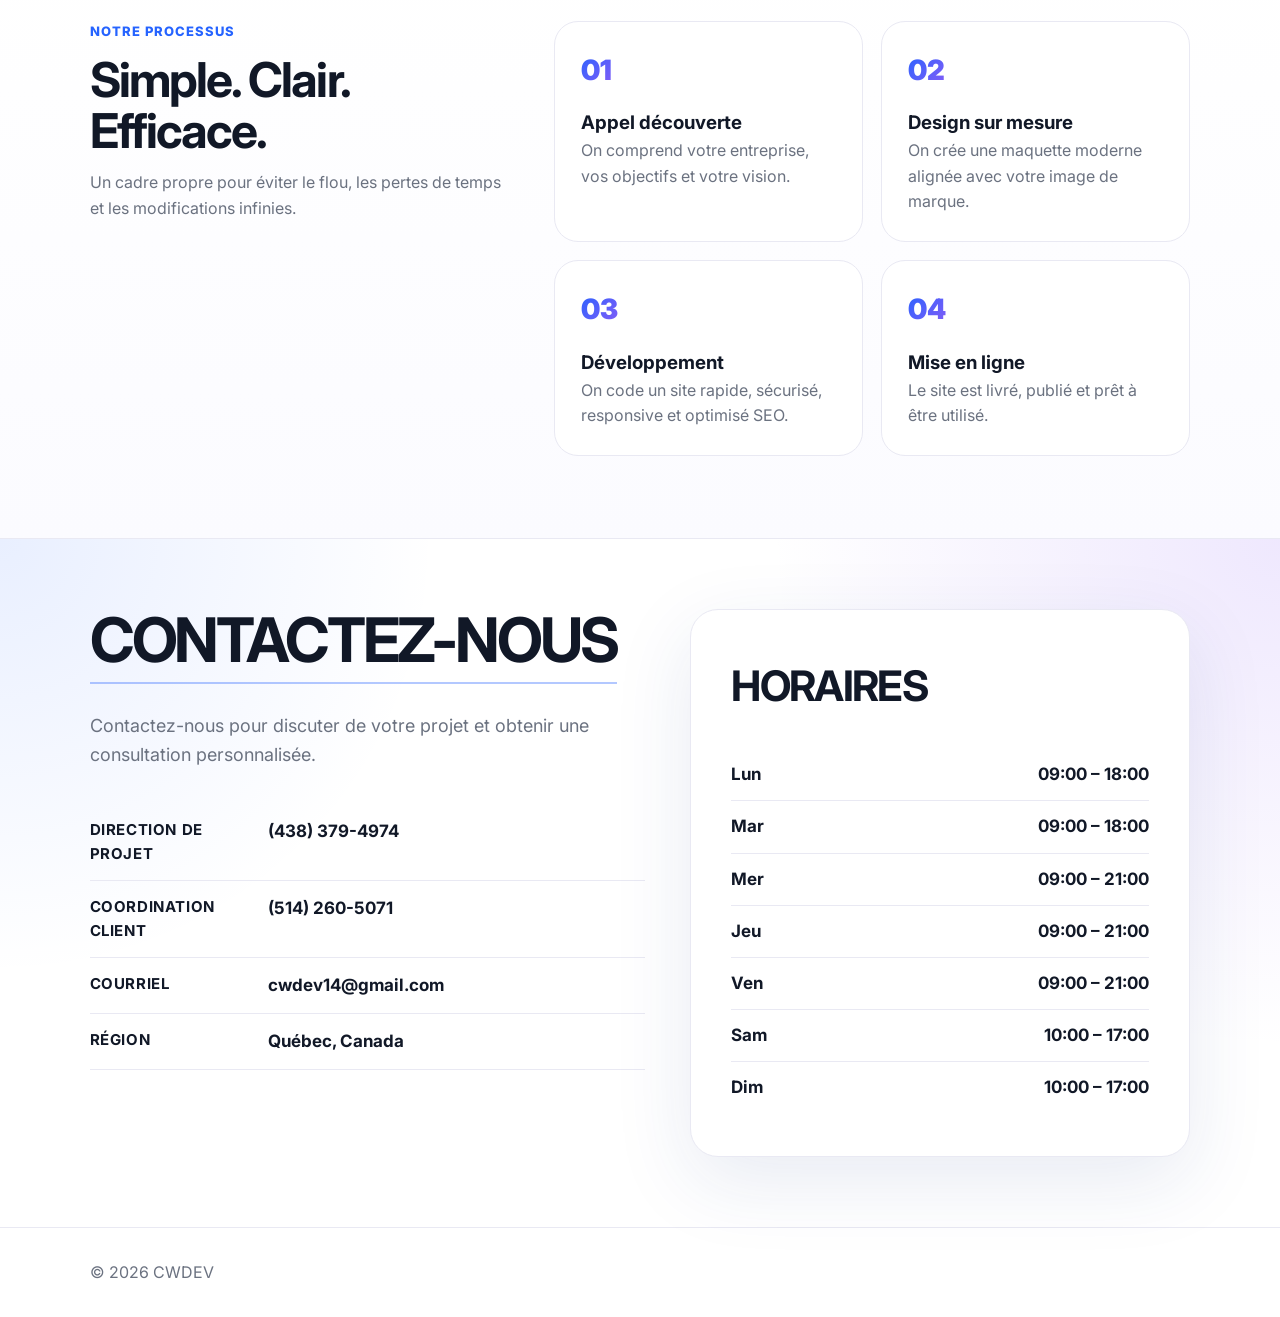
==== commit 7cf8ed3f: "emoji" ====
--- a/index.html
+++ b/index.html
@@ -1,6 +1,17 @@
 <!DOCTYPE html>
 <html lang="fr">
 <head>
+  <!-- Google tag (gtag.js) -->
+<script async src="https://www.googletagmanager.com/gtag/js?id=G-HRB05XZVED"></script>
+<script>
+  window.dataLayer = window.dataLayer || [];
+  function gtag(){dataLayer.push(arguments);}
+  gtag('js', new Date());
+
+  gtag('config', 'G-HRB05XZVED');
+</script>
+  <link rel="icon" href="assets/favicon.png">
+  <link rel="apple-touch-icon" href="assets/favicon.png">
   <meta charset="UTF-8" />
   <meta name="viewport" content="width=device-width, initial-scale=1.0" />
   <title>CWDEV — Sites web sur mesure</title>
@@ -16,7 +27,7 @@
     <nav class="nav">
       <a href="index.html#services">Services</a>
       <a href="index.html#processus">Processus</a>
-      <a href="contact.html">Contact</a>
+      <a href="index.html#contact">Contact</a>
       <a href="expertise.html">Expertise</a>
     </nav>
   
@@ -74,7 +85,7 @@
         </article>
 
         <article class="card">
-          <span class="icon">↗</span>
+          <span class="icon">⧉</span>
           <h3>SEO & performance</h3>
           <p>Une structure pensée pour Google, la rapidité et une meilleure expérience utilisateur.</p>
         </article>
@@ -86,7 +97,7 @@
         </article>
 
         <article class="card">
-          <span class="icon">⚙</span>
+          <span class="icon">☼</span>
           <h3>Gestion admin & backend</h3>
           <p>
             Fonctionnalités backend pour gérer réservations, contenus et espaces administrateurs.
--- a/style.css
+++ b/style.css
@@ -1020,4 +1020,51 @@
   font-size:17px;
   max-width:620px;
   line-height:1.8;
+}
+/* mobile affichage */
+@media (max-width: 768px) {
+
+  .hero-visual,
+  .hero-image,
+  .devices-mockup,
+  .hero-mockup {
+    margin-top: -120px;
+    position: relative;
+    z-index: 2;
+  }
+
+}
+@media (max-width: 768px) {
+
+  .hero {
+    padding-top: 30px;
+    padding-bottom: 20px;
+    gap: 18px;
+  }
+
+  .hero-content {
+    gap: 14px;
+  }
+
+  .hero h1 {
+    margin-bottom: 12px;
+    line-height: 1.02;
+  }
+
+  .hero p {
+    margin-bottom: 18px;
+    line-height: 1.45;
+  }
+
+  .hero-actions {
+    margin-top: 10px;
+    gap: 12px;
+  }
+
+  .hero-visual,
+  .hero-image,
+  .hero-mockup {
+    margin-top: -30px;
+  }
+
 }
